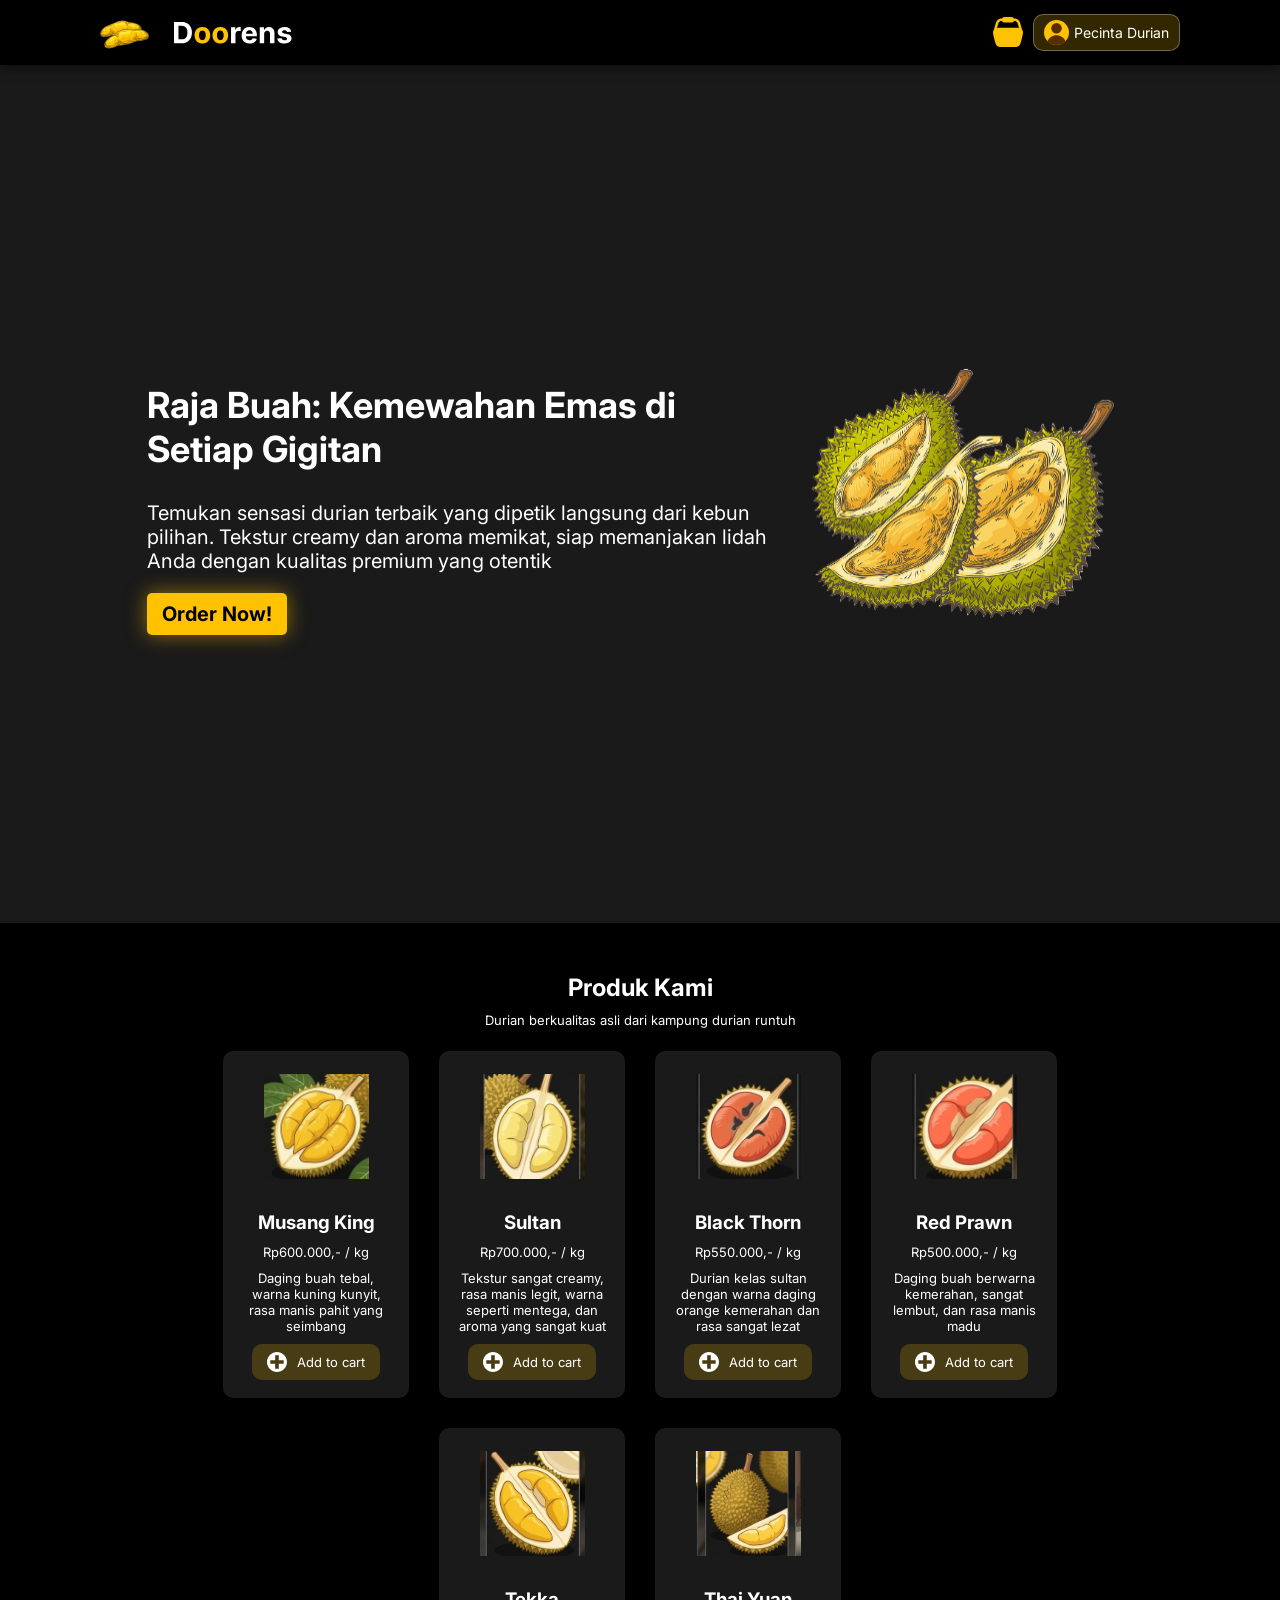
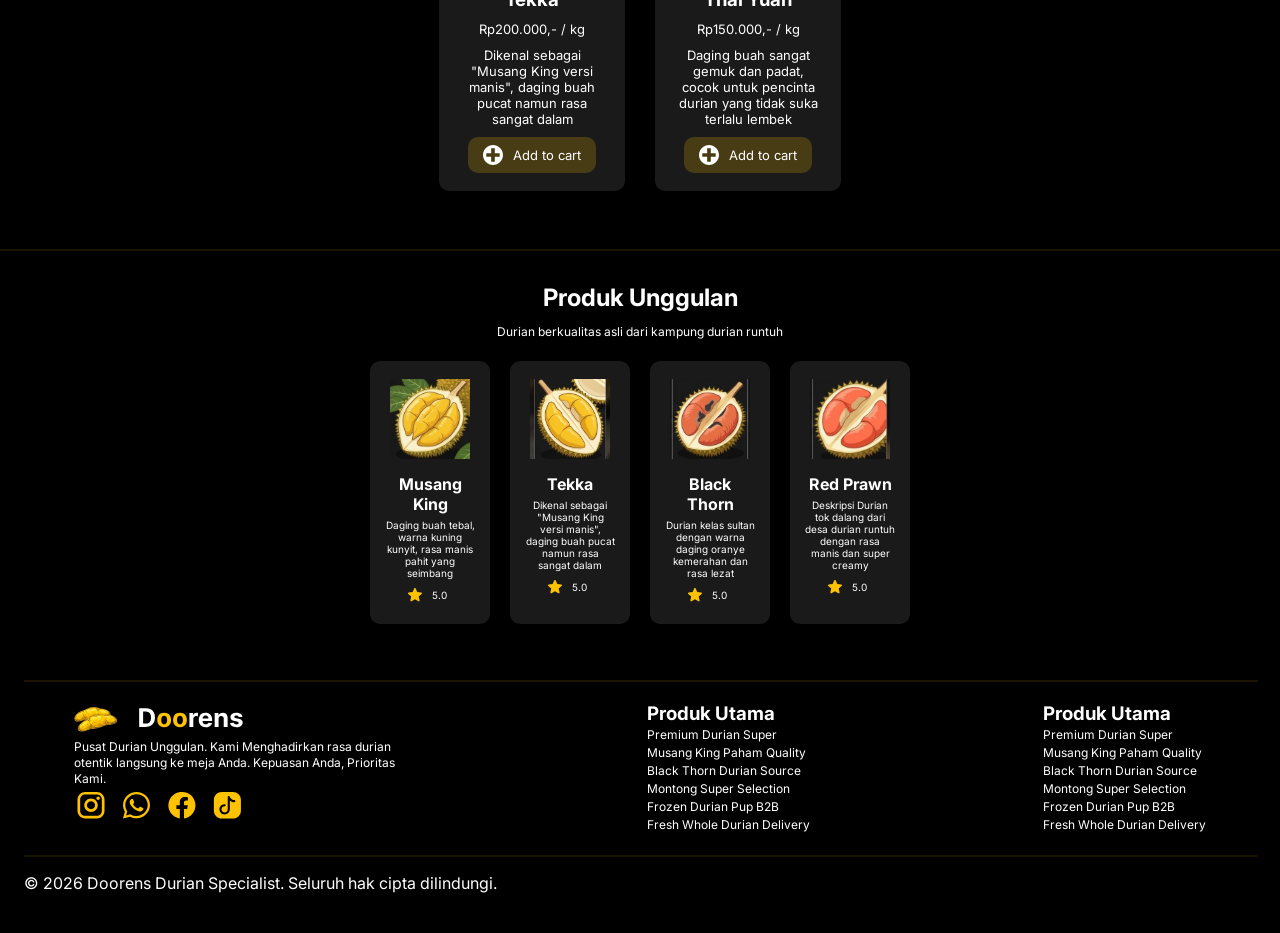
==== index.html @ 098cc6d9 "add dashboard page and profile page" ====
<!DOCTYPE html>
<html lang="en">
<head>
    <meta charset="UTF-8">
    <meta name="viewport" content="width=device-width, initial-scale=1.0">
    <title>Dashboard</title>
    <link rel="stylesheet" href="../css/style.css">
    <link rel="preconnect" href="https://fonts.googleapis.com">
    <link rel="preconnect" href="https://fonts.gstatic.com" crossorigin>
    <link href="https://fonts.googleapis.com/css2?family=Inter:wght@100..900&display=swap" rel="stylesheet">
    <link rel="icon" type="image/png" href="../assets/logo-doorens-notext.svg">
    <link rel="shortcut icon" href="favicon.ico" type="image/x-icon">
</head>
<body>
    <header>
        <nav>
            <a href="../pages/index.html" class="anchor-dashboard">
                <div class="nav-logo">
                    <img src="../assets/nav-logo-doorens.svg" alt="Doorens's Logo" class="doorens-image">
                </div>
            </a>
            <div class="nav-right">
                <div class="cart-logo">
                    <img src="../assets/v-keranjang.svg" alt="cart" class="cart-image">
                </div>
                <a href="../pages/profile.html" class="anchor-profile">
                    <div class="profile-container-dashboard">
                        <div class="profile-button">
                            <img src="../assets/logo-profil.svg" alt="profile's logo" class="profile-image">
                            <p>Pecinta Durian</p>
                        </div>
                    </div>
                </a>
            </div>
        </nav>
    </header>

    <main>
        <section class="hero">
            <div class="hero-container">
                <div class="img-desc-hero">
                    <div class="text-button-hero">
                        <div class="text-hero">
                            <h1>Raja Buah: Kemewahan Emas di Setiap Gigitan</h1>
                            <p>Temukan sensasi durian terbaik yang dipetik langsung dari kebun pilihan. Tekstur creamy dan aroma memikat, siap memanjakan lidah Anda dengan kualitas premium yang otentik</p>
                        </div>
                        <div class="button hero-button">
                            <p>Order Now!</p>
                        </div>
                    </div>
                    <div class="hero-image">
                        <img src="../assets/durian-hero.svg" alt="Durian" class="durian-hero">
                    </div>
                </div>
            </div>
        </section>

        <section class="produk-kami-container">
            <div class="title-sub">
                <h2>Produk Kami</h2>
                <p>Durian berkualitas asli dari kampung durian runtuh</p>
            </div>
            <div class="produk-kami-cards">
                <div class="produk-kami-card">
                    <div class="card-image-produk-kami">
                        <img src="../assets/durian-durian/musang_king.png" alt="Durian Musang King">
                    </div>
                    <div class="text-button-card-produk-kami">
                        <h3>Musang King</h3>
                        <p class="price-card">Rp600.000,- / kg</p>
                        <p class="desc-card-produk-kami">Daging buah tebal, warna kuning kunyit, rasa manis pahit yang seimbang</p>
                        <div class="button card-button">
                            <img src="../assets/v-add.svg" alt="Add Icon">
                            <p>Add to cart</p>
                        </div>
                    </div>
                </div>
                <div class="produk-kami-card">
                    <div class="card-image-produk-kami">
                        <img src="../assets/durian-durian/thai_yuan.png" alt="Durian Sultan">
                    </div>
                    <div class="text-button-card-produk-kami">
                        <h3>Sultan</h3>
                        <p class="price-card">Rp700.000,- / kg</p>
                        <p class="desc-card-produk-kami">Tekstur sangat creamy, rasa manis legit, warna seperti mentega, dan aroma yang sangat kuat</p>
                        <div class="button card-button">
                            <img src="../assets/v-add.svg" alt="Add Icon">
                            <p>Add to cart</p>
                        </div>
                    </div>
                </div>
                <div class="produk-kami-card">
                    <div class="card-image-produk-kami">
                        <img src="../assets/durian-durian/duri_hitam.png" alt="Durian Black Thorn">
                    </div>
                    <div class="text-button-card-produk-kami">
                        <h3>Black Thorn</h3>
                        <p class="price-card">Rp550.000,- / kg</p>
                        <p class="desc-card-produk-kami">Durian kelas sultan dengan warna daging orange kemerahan dan rasa sangat lezat</p>
                        <div class="button card-button">
                            <img src="../assets/v-add.svg" alt="Add Icon">
                            <p>Add to cart</p>
                        </div>
                    </div>
                </div>
                <div class="produk-kami-card">
                    <div class="card-image-produk-kami">
                        <img src="../assets/durian-durian/durian-merah.png" alt="Durian Red Prawn">
                    </div>
                    <div class="text-button-card-produk-kami">
                        <h3>Red Prawn</h3>
                        <p class="price-card">Rp500.000,- / kg</p>
                        <p class="desc-card-produk-kami">Daging buah berwarna kemerahan, sangat lembut, dan rasa manis madu</p>
                        <div class="button card-button">
                            <img src="../assets/v-add.svg" alt="Add Icon">
                            <p>Add to cart</p>
                        </div>
                    </div>
                </div>
                <div class="produk-kami-card">
                    <div class="card-image-produk-kami">
                        <img src="../assets/durian-durian/tekka.png" alt="Durian Tekka">
                    </div>
                    <div class="text-button-card-produk-kami">
                        <h3>Tekka</h3>
                        <p class="price-card">Rp200.000,- / kg</p>
                        <p class="desc-card-produk-kami">Dikenal sebagai "Musang King versi manis", daging buah pucat namun rasa sangat dalam</p>
                        <div class="button card-button">
                            <img src="../assets/v-add.svg" alt="Add Icon">
                            <p>Add to cart</p>
                        </div>
                    </div>
                </div>
                <div class="produk-kami-card">
                    <div class="card-image-produk-kami">
                        <img src="../assets/durian-durian/ochee.png" alt="Durian Thai Yuan">
                    </div>
                    <div class="text-button-card-produk-kami">
                        <h3>Thai Yuan</h3>
                        <p class="price-card">Rp150.000,- / kg</p>
                        <p class="desc-card-produk-kami">Daging buah sangat gemuk dan padat, cocok untuk pencinta durian yang tidak suka terlalu lembek</p>
                        <div class="button card-button">
                            <img src="../assets/v-add.svg" alt="Add Icon">
                            <p>Add to cart</p>
                        </div>
                    </div>
                </div>
            </div>
        </section>

        <hr>

        <section class="produk-unggulan-container">
            <div class="title-sub">
                <h2>Produk Unggulan</h2>
                <p>Durian berkualitas asli dari kampung durian runtuh</p>
            </div>
            <div class="produk-unggulan-cards">
                <div class="produk-unggulan-card">
                    <div class="card-image-produk-unggulan">
                        <img src="../assets/durian-durian/musang_king.png" alt="Durian Musang King">
                    </div>
                    <div class="text-button-card-produk-kami-produk-unggulan">
                        <h4>Musang King</h4>
                        <p class="desc-card-produk-unggulan">Daging buah tebal, warna kuning kunyit, rasa manis pahit yang seimbang</p>
                        <div class="rating">
                            <img src="../assets/v-star.svg" alt="star icon">
                            <p>5.0</p>
                        </div>
                    </div>
                </div>
                <div class="produk-unggulan-card">
                    <div class="card-image-produk-unggulan">
                        <img src="../assets/durian-durian/tekka.png" alt="Durian Tekka">
                    </div>
                    <div class="text-button-card-produk-kami-produk-unggulan">
                        <h4>Tekka</h4>
                        <p class="desc-card-produk-unggulan">Dikenal sebagai "Musang King versi manis", daging buah pucat namun rasa sangat dalam</p>
                        <div class="rating">
                            <img src="../assets/v-star.svg" alt="star icon">
                            <p>5.0</p>
                        </div>
                    </div>
                </div>
                <div class="produk-unggulan-card">
                    <div class="card-image-produk-unggulan">
                        <img src="../assets/durian-durian/duri_hitam.png" alt="Durian Black Thorn">
                    </div>
                    <div class="text-button-card-produk-kami-produk-unggulan">
                        <h4>Black Thorn</h4>
                        <p class="desc-card-produk-unggulan">Durian kelas sultan dengan warna daging oranye kemerahan dan rasa lezat</p>
                        <div class="rating">
                            <img src="../assets/v-star.svg" alt="star icon">
                            <p>5.0</p>
                        </div>
                    </div>
                </div>
                <div class="produk-unggulan-card">
                    <div class="card-image-produk-unggulan">
                        <img src="../assets/durian-durian/durian-merah.png" alt="Durian Red Prawn">
                    </div>
                    <div class="text-button-card-produk-kami-produk-unggulan">
                        <h4>Red Prawn</h4>
                        <p class="desc-card-produk-unggulan">Deskripsi Durian tok dalang dari desa durian runtuh dengan rasa manis dan super creamy</p>
                        <div class="rating">
                            <img src="../assets/v-star.svg" alt="star icon">
                            <p>5.0</p>
                        </div>
                    </div>
                </div>
            </div>
        </section>
    </main>
    
    <footer>
        <hr>
        <div class="footer-about-us">
            <div class="footer-up footer-left">
                <div class="doorens-logo-foot">
                    <img src="../assets/nav-logo-doorens.svg" alt="Doorens's Logo">
                </div>
                <div class="desc">
                    <p>Pusat Durian Unggulan. Kami Menghadirkan rasa durian otentik langsung ke meja Anda. Kepuasan Anda, Prioritas Kami.</p>
                </div>
                <div class="socmed">
                    <img src="../assets/sosmed.svg" alt="Social Media Logo">
                </div>
            </div>
            <div class="footer-up footer-mid">
                <h3>Produk Utama</h3>
                <p>Premium Durian Super</p>
                <p>Musang King Paham Quality</p>
                <p>Black Thorn Durian Source</p>
                <p>Montong Super Selection</p>
                <p>Frozen Durian Pup B2B</p>
                <p>Fresh Whole Durian Delivery</p>
            </div>
            <div class="footer-up footer-right">
                <h3>Produk Utama</h3>
                <p>Premium Durian Super</p>
                <p>Musang King Paham Quality</p>
                <p>Black Thorn Durian Source</p>
                <p>Montong Super Selection</p>
                <p>Frozen Durian Pup B2B</p>
                <p>Fresh Whole Durian Delivery</p>
            </div>
        </div>
        <hr>
        <div class="footer-down">
            <p>&copy; 2026 Doorens Durian Specialist. Seluruh hak cipta dilindungi.</p>
        </div>
    </footer>
</body>
</html>
---- css/style.css ----
/* $orange = #FEC200 */

p, h1, h2, h3, h4, h5, h6, legend {
    color: #fff;
    font-family: "Inter", sans-serif;
}

body {
    background-color: #000;
    margin: 0px;
}

nav {
    background-color: #000  ;
    padding: 12px 100px;
    display: flex;
    top: 0;
    left: 0;
    right: 0;
    position: fixed;
    align-items: center;
    justify-content: space-between;
    height: 40px;
    box-shadow: 0 4px 10px rgba(0, 0, 0, 0.5);
}

.nav-logo, .cart-logo, .nav-right{
    display: flex;
    height: 100%;
    justify-content: center;
    align-items: center;
}

.nav-logo, .cart-logo {
    justify-content: end;
    align-items: center;
    height: 100%;
    padding: 0;
}

.nav-right {
    gap: 10px;
    justify-content: center;
    align-items: center;
}

.profile-button, .profile-container-dashboard {
    justify-content: center;
    align-items: center;
}

.profile-image {
    height: 25px;
}

.cart-image, .doorens-image {
    height: 35px;
    transition: all 0.3s ease-in-out;
}

.cart-image {
    height: 30px;
    transition: all 0.3s ease-in-out;
}

.anchor-profile {
    text-decoration: none;
    display: block;
    color: inherit;
}

.profile-container-dashboard {
    display: flex;
    justify-content: center;
    align-items: center;
    padding: 5px 10px;
    border-radius: 10px;
    border: 1px solid rgba(255, 255, 255, 0.3);
    margin: 0px;
    background-color: rgba(254, 194, 0, 0.2);
    transition: all 0.3s ease-in-out;
}

.profile-button {
    display: flex;
    gap: 5px;
    height: 100%;
    width: auto;
    transition: all 0.3s ease-in-out;
}

.profile-button > p{
    color: #fff;
    font-size: 14px;
    margin: 0px;
    transition: all 0.3s ease-in-out;
}

hr {
    width: 100%;
    align-self: center;
    border: 0.5px solid rgba(254, 194, 0, 0.1);
}

/* Hero */
.text-hero p, .text-hero h1{
    color: #fff;
}

.hero-container h1 {
    font-size: 40px;
    transition: all 0.3s ease-in-out;
}

.hero-container p {
    font-size: 20px;
    transition: all 0.3s ease-in-out;
}

.hero-container {
    display: flex;
    flex-wrap: nowrap;
    margin: 0;
    margin-top: 65px;
    padding: 24px;
    height: 70vh;
    width: auto;
    justify-content: center;
    align-items: center;
    gap: 20px;
    background-color: #1A1A1A;
    transition: all 0.3s ease-in-out;
}

.hero-image {
    width: 100%;
    max-width: 342px;
    height: auto;
    display: flex;
    justify-content: center;
    align-items: center;
    transition: all 0.3s ease-in-out;
}

.durian-hero {
    width: 100%;
    height: auto;
    transition: all 0.3s ease-in-out;
}

.hero-button p {
    margin: 0px;
    color: black;
    font-weight: bolder;
    transition: all 0.3s ease-in-out;
}

.hero-button {
    background-color: #FEC200;
    justify-content: center;
    width: fit-content;
    padding: 9px 15px;
    border-radius: 5px;
    box-shadow: 0 0 20px rgba(255, 196, 0, 0.5);
    transition: all 0.3s ease-in-out;
}

.text-button-hero {
    display: flex;
    flex-direction: column;
    justify-content: center;
    align-items: start;
    width: fit-content;
    height: fit-content;
}

.img-desc-hero {
    display: flex;
    display: flex;
    justify-content: center;
    align-items: center;
    max-width: 80%;
    transition: all 0.3s ease-in-out;
}

/* card */
.produk-kami-container {
    display: flex;
    padding: 50px 150px;
    flex-direction: column;
    justify-content: center;
    align-items: center;
    gap: 10px;
    box-sizing: border-box;
    transition: all 0.3s ease-in-out;
}

.produk-kami-cards {
    display: flex;
    flex-wrap: wrap;
    gap: 30px;
    max-width: 900px;
    justify-content: center;
    align-items: stretch;
    transition: all 0.3s ease-in-out;
}

.produk-kami-container p, .produk-kami-container h2, .produk-unggulan-container h2 {
    text-align: center;
    margin-top: 0;
    transition: all 0.3s ease-in-out;
}

.card-image-produk-kami {
    display: flex;
    height: 150px;
    width: 150px;
    justify-content: center;
    align-items: center;
    transition: all 0.3s ease-in-out;
}

.card-image-produk-kami img {
    width: 70%;
    height: auto;
    transition: all 0.3s ease-in-out;
}

.produk-kami-card {
    display: flex;
    flex-direction: column;
    padding: 24px;
    background-color: #1A1A1A;
    width: 150px;
    border-radius: 10px;
    padding: 0 18px 18px 18px;
    gap: 10px;
    transition: all 0.3s ease-in-out;
    justify-content: center;
    align-items: center;
}

.card-button {
    display: flex;
    background-color: rgba(254, 194, 0, 0.2);
    width: fit-content;
    padding: 8px 15px;
    border-radius: 10px;
    gap: 10px;
    justify-content: center;
    align-items: center;
    transition: all 0.3s ease-in-out;
}

.text-button-card-produk-kami {
    display: flex;
    flex-direction: column;
    justify-content: center;
    align-items: center;
    text-align: center;
    gap: 10px;
}

.text-button-card-produk-kami h3, .text-button-card-produk-kami p {
    padding: 0px;
    margin: 0px;
}

.desc-card {
    font-size: 12px;
    transition: all 0.3s ease-in-out;
}

.price-card {
    font-size: 13px;
    transition: all 0.3s ease-in-out;
}

.produk-kami-container h2,
.produk-unggulan-container h2 {
    margin-bottom: 10px;
}

.produk-kami-container p {
    font-size: 13px;
    transition: all 0.3s ease-in-out;
}

.price-card {
    font-size: 14px;
    transition: all 0.3s ease-in-out;
}

.produk-unggulan-container p {
    font-size: 12px;
    transition: all 0.3s ease-in-out;
}

.rating {
    font-size: 13px;
    transition: all 0.3s ease-in-out;
}

/* produk unggulan */
.produk-unggulan-card {
    display: flex;
    flex-direction: column;
    background-color: #1A1A1A;
    width: 100px;
    border-radius: 10px;
    padding: 18px 10px 18px 10px;
    gap: 10px;
    margin: 0;
    transition: all 0.3s ease-in-out;
}

.produk-unggulan-cards {
    display: flex;
    flex-wrap: wrap;
    justify-content: center;
    align-items: stretch;
    gap: 20px;
    height: 100%;
    width: fit-content;
}

.produk-unggulan-container {
    display: flex;
    flex-direction: column;
    justify-content: center;
    align-items: center;
    text-align: center;
    padding: 24px 20px;
    gap: 10px;
    transition: all 0.3s ease-in-out;
}

.card-image-produk-unggulan {
    display: flex;
    width: 100%;
    height: auto;
    justify-content: center;
    align-items: center;
}

.card-image-produk-unggulan img {
    width: 80%;
    height: auto;
    transition: all 0.3s ease-in-out;

}

.text-button-card-produk-kami-produk-unggulan p {
    font-size: 10px;
    transition: all 0.3s ease-in-out;
}

.text-button-card-produk-kami-produk-unggulan h4, .text-button-card-produk-kami-produk-unggulan p {
    margin: 5px;
    transition: all 0.3s ease-in-out;
}

.rating {
    display: flex;
    gap: 5px;
    justify-content: center;
    align-items: center;
    margin-top: 5px;
    transition: all 0.3s ease-in-out;
}

.desc-card-produk-unggulan {
    margin: 0;
}

/* footer */
footer {
    padding: 24px;
}

.footer-about-us {
    display: flex;
    justify-content: space-between;
    align-items: stretch;
    margin: 0 50px;
    padding: 12px 0;
    transition: all 0.3s ease-in-out;
}

.footer-about-us p {
    margin: 2px 0;
    line-height: 1rem;
    font-size: 12px;
    transition: all 0.3s ease-in-out;
}

.footer-about-us h3 {
    margin: 0;
}

.footer-up {
    max-width: 30%;
    justify-content: start;
}

.footer-left {
    display: flex;
    flex-direction: column;
}

.footer-left img {
    width: 50%;
    height: auto;
}

.footer-profile {
    display: flex;
    justify-content: space-between;
    align-items: center;
}

.footer-profile > img {
    height: 50%;
    width: auto;
}

.doorens-logo {
    width: fit-content;
}

/* Profile */
.profile {
    display: flex;
    flex-direction: column;
    justify-self: center;
    align-items: center;
    margin-top: 65px;
    width: 100%;
}

.back-to-home {
    padding: 10px 20px;
    align-self: start;
    margin: 10px 20px 30px 100px;
    margin-top: 10px;
    background-color: rgba(254, 194, 0, 0.2);
    border-radius: 5px;
    border: 1px solid #ffffff28;
}

.profile-page {
    display: flex;
    flex-wrap: wrap;
    justify-content: center;
    align-items: stretch;
    gap: 20px;
    max-width: 800px;
    min-width: 0;
    max-height: fit-content;
    border-radius: 20px;
    padding: 1%;
    width: 90vw;
    box-sizing: border-box;
}

.profile-menu-container {
    display: flex;
    flex-direction: column;
    width: 100%;
    height: 100%;
    border: 2px solid rgba(121, 121, 119, 0.2);
    max-width: 300px;
    min-width: 200px;
    padding: 2rem;
    box-sizing: border-box;
    border-radius: 20px;
}

.profile-form {
    display: flex;
    flex-direction: column;
    border-radius: 20px;
    justify-content: center;
    align-items: stretch;
    border: 2px solid rgba(121, 121, 119, 0.2);
    box-sizing: border-box;
    padding: 2rem;
    min-width: 300px;
    height: 100%;
    flex: 1;
    max-width: 900px;
    box-sizing: border-box;
}

form {
    display: flex;
    flex-direction: column;
    flex: 1;
    width: 100%;
    height: auto;
    box-sizing: border-box;
    gap: 23px;
}

.input-form {
    display: flex;
    flex-direction: column;
    justify-content: start;
    align-items: stretch;
    height: 100%;
    width: 100%;
    padding-left: 10px;
    box-sizing: border-box;
}
.menu-profile {
    display: flex;
    gap: 10px;
    justify-content: center;
    align-items: center;
    border-radius: 5px;
}

.menu-profile > img {
    height: 20px;
}

.head-profile-menu {
    display: flex;
    flex-direction: column;
    justify-content: center;
    text-align: center;
    flex-basis: 30%;
    min-height: 150px;
}

.head-profile-menu h2 {
    margin: 1rem 0;
}

.head-profile-menu img {
    height: 125px;
    max-height: 125px;
}

.button-save-profile {
    padding: 10px 15px;
    width: fit-content;
    height: fit-content;
    border-radius: 10px;
    border: none;
    background-color: #FEC200;
}

.profile-form h1 {
    margin: 0;
}

.menu-profile.active {
    background-color: #FEC200;
}

.menu-profile.active p {
    color: #000;
}

.menu-profile.keluar p {
    color: #AF2222;
}

.nav-profile .nav-right {
    display: none;
}

.input-form {
    display: flex;
    flex-direction: column;
    gap: 5px;
}

.form-group {
    display: flex;
    flex-direction: column;
    gap: 5px;
}

.form-group label {
    font-size: 14px;
    font-weight: 500;
    color: #b8b6b6;
}

.input-box-profile {
    width: 100%;
    padding: 12px;
    border: 1px solid #333;
    border-radius: 8px;
    background-color: #1a1a1a;
    color: white;
    box-sizing: border-box;
}

@media (max-width: 1440px) {
    .img-desc-hero p {
        font-size: 20px;
        transition: all 0.3s ease-in-out;
    }

    .img-desc-hero h1 {
        font-size: 36px;
        transition: all 0.3s ease-in-out;
    }

    .hero-container {
        height: 90vh;
    }

    .hero-image img {
        width: 90%;
        height: auto;
        transition: all 0.3s ease-in-out;
    }
}

@media (max-width: 1024px){
    nav {
        padding: 12px 72px;
        transition: all 0.3s ease-in-out;
    }
    
    .back-to-home {
        margin-left: 72px;
        transition: all 0.3s ease-in-out;
    }
    
    .hero-container h1 {
        font-size: 34px;
        transition: all 0.3s ease-in-out;
    }

    .hero-container p {
        font-size: 16px;
        transition: all 0.3s ease-in-out;
    }
    
    .hero-container {
        display: flex;
        height: auto;
        justify-content: center;
        align-items: center;
        text-align: start;
        height: 80vh;
    }

    .produk-kami-container {
        padding: 24px 20px;
        transition: all 0.3s ease-in-out;
    }

    .produk-kami-card {
        width: 125px;
        transition: all 0.3s ease-in-out;
    }

    .produk-kami-card p {
        font-size: 12px;
        transition: all 0.3s ease-in-out;
    }

    .card-button p {
        font-size: 12px;
        transition: all 0.3s ease-in-out;
    }

    .card-button img {
        font-size: 10px;
        transition: all 0.3s ease-in-out;
    }

    .footer-down p {
        font-size: 13px;
        transition: all 0.3s ease-in-out;
    }

    .footer-about-us p {
        margin: 0;
        font-size: 10px;
        transition: all 0.3s ease-in-out;
    }

    .footer-about-us h3 {
        font-size: 14px;
        transition: all 0.3s ease-in-out;
    }

    .produk-kami-container p {
        font-size: 12px;
    }

    .price-card {
        font-size: 15px;
    }

    .produk-unggulan-container p {
        font-size: 11px;
    }

    .rating {
        font-size: 14px;
    }
}

@media (max-width: 703px) {
    .profile-menu-container {
        max-width: 100%;
    }

    .profile-menu-container,
    .profile-form {
        margin: 0 20px;
    }
}

@media (max-width: 768px) {
    nav {
        height: 30px;
        padding: 12px 50px;
        transition: all 0.3s ease-in-out;
    }

    .back-to-home {
        margin-left: 50px;
        transition: all 0.3s ease-in-out;
    }

    .profile-image {
        height: 28px;
        transition: all 0.3s ease-in-out;
    }

    .nav-right {
        gap: 15px;
    }

    .cart-image, .doorens-image {
        height: 30px;
        transition: all 0.3s ease-in-out;
    }

    .cart-image {
        display: block;
        height: 25px;
        transition: all 0.3s ease-in-out;
    }

    .profile-container-dashboard p {
        display: none;
    }

    .profile-container-dashboard {
        padding: 0;
        border: none;
        transition: all 0.3s ease-in-out;
    }
    
    .hero-container h1 {
        font-size: 30px;
        transition: all 0.3s ease-in-out;
    }

    .hero-container p {
        font-size: 15px;
        transition: all 0.3s ease-in-out;
    }

    .hero-container {
        display: flex;
        flex-direction: column;
        justify-content: center;
        align-items: center;
        text-align: start;
        height: 85vh;
        margin-top: 55px;
        width: auto;
        transition: all 0.3s ease-in-out;
    }
    
    .img-desc-hero {
        max-width: 85%;
        transition: all 0.3s ease-in-out;
    }

    .produk-kami-card {
        width: 100px;
        transition: all 0.3s ease-in-out;
    }

    .produk-kami-card h3 {
        font-size: 16px;
        transition: all 0.3s ease-in-out;
    }

    .price-card {
        font-size: 12px;
        transition: all 0.3s ease-in-out;
    }

    .desc-card-produk-kami {
        font-size: 10px;
        transition: all 0.3s ease-in-out;
    }

    .card-button {
        font-size: 11px;
        gap: 5px;
        transition: all 0.3s ease-in-out;
    }

    .card-button img {
        width: 11px;
        height: auto;
        transition: all 0.3s ease-in-out;
    }

    .produk-kami-cards {
        gap: 10px;
    }

    .footer-about-us {
        margin: 0 35px;
        transition: all 0.3s ease-in-out;
    }

    .footer-down p {
        font-size: 13px;
        transition: all 0.3s ease-in-out;
    }

    .footer-about-us p {
        margin: 0;
        font-size: 8px;
        transition: all 0.3s ease-in-out;
    }

    .footer-about-us h3 {
        font-size: 13px;
        transition: all 0.3s ease-in-out;
    }

    .footer-left img {
        width: 60%;
        transition: all 0.3s ease-in-out;
    }

    .produk-kami-container h2, 
    .produk-unggulan-container h2 {
        font-size: 20px;
    }

    .produk-kami-container p {
        font-size: 11px;
        transition: all 0.3s ease-in-out;
    }

    .price-card {
        font-size: 12px;
        transition: all 0.3s ease-in-out;
    }

    .produk-unggulan-container p {
        font-size: 9px;
        transition: all 0.3s ease-in-out;
    }

    .rating {
        font-size: 13px;
        transition: all 0.3s ease-in-out;
    }

    .footer-profile p {
        font-size: 12px;
        transition: all 0.3s ease-in-out;
    }

    .footer-profile > img {
        height: 20px;
        width: auto;
        transition: all 0.3s ease-in-out;
    }
}

@media (max-width: 576px) {
    nav {
        padding: 12px 36px;
        transition: all 0.3s ease-in-out;
    }

    .back-to-home {
        margin-left: 36px;
        transition: all 0.3s ease-in-out;
        padding: 8px 18px;
    }

    .back-to-home img {
        height: 13px;
    }
    .back-to-home {
        margin-left: 36px;
        transition: all 0.3s ease-in-out;
    }
    
    .cart-image, .doorens-image {
        height: 25px;
        transition: all 0.3s ease-in-out;
    }

    .hero-container h1 {
        font-size: 25px;
        transition: all 0.3s ease-in-out;
    }
    .hero-container p {
        font-size: 13px;
        transition: all 0.3s ease-in-out;
    }

    .durian-hero {
        max-width: 80%;
        transition: all 0.3s ease-in-out;
    }

    .produk-kami-card {
        width: 120px;
        transition: all 0.3s ease-in-out;
    }

    .produk-unggulan-card h4 {
        font-size: 12px;
        transition: all 0.3s ease-in-out;
    }

    .produk-unggulan-card p {
        font-size: 8px;
        transition: all 0.3s ease-in-out;
    }

    .produk-unggulan-card {
        width: 75px;
        transition: all 0.3s ease-in-out;
    }

    .produk-unggulan-cards {
        gap: 10px;
        transition: all 0.3s ease-in-out;
    }

    footer {
        padding: 12px;
        transition: all 0.3s ease-in-out;
    }

    .footer-down p {
        font-size: 7px;
        transition: all 0.3s ease-in-out;
    }

    .footer-down {
        padding: 0 5px;
    }

    .footer-about-us {
        padding: 6px 0;
    }

    .footer-about-us p {
        margin: 0;
        line-height: 0.7rem;
        font-size: 6px;
        transition: all 0.3s ease-in-out;
        padding: 0;
    }

    .footer-about-us h3 {
        font-size: 14px;
        transition: all 0.3s ease-in-out;
    }

    .produk-kami-container h2, 
    .produk-unggulan-container h2 {
        font-size: 18px;
    }

    .footer-profile > img {
        height: 12px;
        width: auto;
    }
}

@media (max-width: 425px) {
    .cart-image, .doorens-image, .profile-image {
        height: 20px;
        transition: all 0.3s ease-in-out;
    }

    .hero-container h1 {
        font-size: 23px;
        transition: all 0.3s ease-in-out;
    }
    .hero-container p {
        font-size: 13px;
        transition: all 0.3s ease-in-out;
    }

    .produk-kami-card {
        width: 100px;
        transition: all 0.3s ease-in-out;
    }

    .durian-hero {
        max-width: 80%;
        transition: all 0.3s ease-in-out;
    }

    .footer-about-us {
        margin: 0 20px;
        transition: all 0.3s ease-in-out;
    }

    .footer-left img {
        width: 90%;
        transition: all 0.3s ease-in-out;
    }

    .produk-kami-container p {
        font-size: 10px;
    }

    .price-card {
        font-size: 11px;
    }

    .produk-unggulan-container p {
        font-size: 8px;
    }

    .rating {
        font-size: 12px;
    }
}

@media (max-width: 376px) {
    .cart-image, .doorens-image, .profile-image {
        height: 20px;
        transition: all 0.3s ease-in-out;
    }

    .hero-container h1 {
        font-size: 21px;
        padding: 0px;
        transition: all 0.3s ease-in-out;
    }
    .hero-container p {
        font-size: 11px;
        transition: all 0.3s ease-in-out;
    }

    .img-desc-hero {
        max-width: 90%;
        transition: all 0.3s ease-in-out;
    }

    .durian-hero {
        max-width: 80%;
        transition: all 0.3s ease-in-out;
    }

    .produk-kami-card {
        width: 150px;
        transition: all 0.3s ease-in-out;
    }

    .footer-about-us {
        margin: 0 10px;
    }

    .footer-about-us p {
        margin: 0;
        line-height: 0.5rem;
        font-size: 6px;
        transition: all 0.3s ease-in-out;
        padding: 0;
    }

    .footer-about-us h3 {
        font-size: 12px;
        transition: all 0.3s ease-in-out;
    }

    .footer-profile p {
        font-size: 6px;
    }

    .produk-kami-container h2, 
    .produk-unggulan-container h2 {
        font-size: 14px;
    }
}
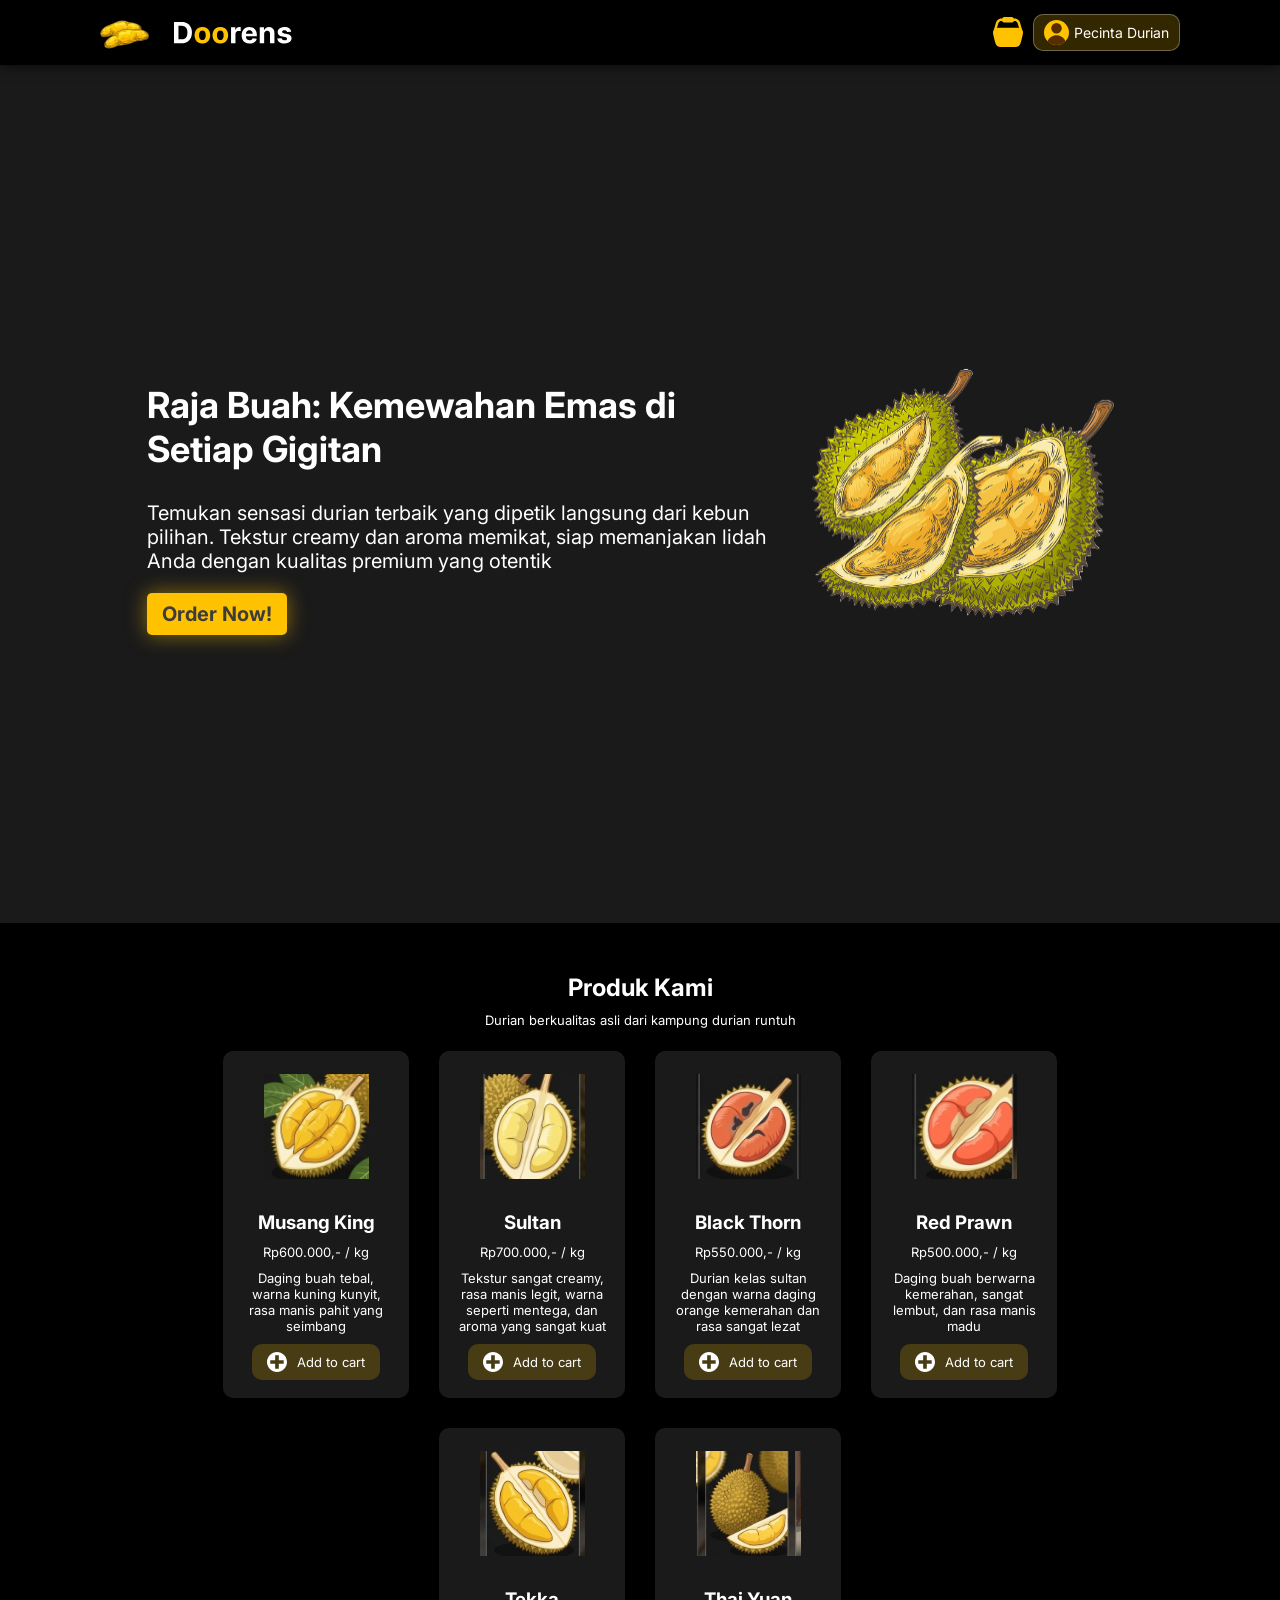
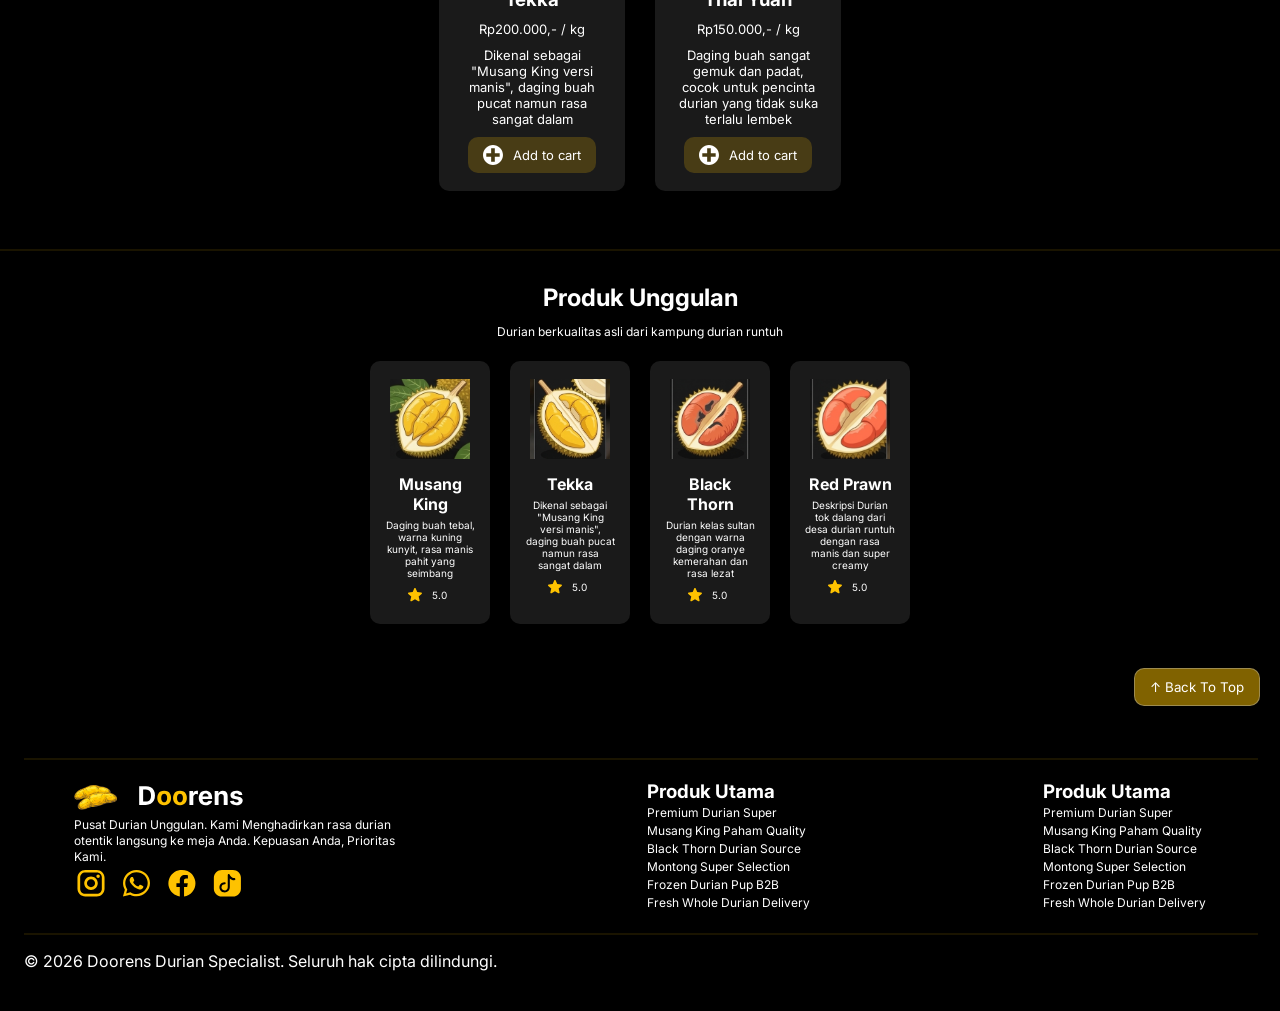
==== commit 6c1146e4: "add dashboard page and profile page" ====
--- a/index.html
+++ b/index.html
@@ -4,29 +4,29 @@
     <meta charset="UTF-8">
     <meta name="viewport" content="width=device-width, initial-scale=1.0">
     <title>Dashboard</title>
-    <link rel="stylesheet" href="../css/style.css">
+    <link rel="stylesheet" href="./css/style.css">
     <link rel="preconnect" href="https://fonts.googleapis.com">
     <link rel="preconnect" href="https://fonts.gstatic.com" crossorigin>
     <link href="https://fonts.googleapis.com/css2?family=Inter:wght@100..900&display=swap" rel="stylesheet">
-    <link rel="icon" type="image/png" href="../assets/logo-doorens-notext.svg">
+    <link rel="icon" type="image/png" href="./assets/logo-doorens-notext.svg">
     <link rel="shortcut icon" href="favicon.ico" type="image/x-icon">
 </head>
 <body>
     <header>
         <nav>
-            <a href="../pages/index.html" class="anchor-dashboard">
+            <a href="#" class="anchor-dashboard">
                 <div class="nav-logo">
-                    <img src="../assets/nav-logo-doorens.svg" alt="Doorens's Logo" class="doorens-image">
+                    <img src="./assets/nav-logo-doorens.svg" alt="Doorens's Logo" class="doorens-image">
                 </div>
             </a>
             <div class="nav-right">
                 <div class="cart-logo">
-                    <img src="../assets/v-keranjang.svg" alt="cart" class="cart-image">
-                </div>
-                <a href="../pages/profile.html" class="anchor-profile">
+                    <img src="./assets/v-keranjang.svg" alt="cart" class="cart-image">
+                </div>
+                <a href="./pages/profile.html" class="anchor-profile">
                     <div class="profile-container-dashboard">
                         <div class="profile-button">
-                            <img src="../assets/logo-profil.svg" alt="profile's logo" class="profile-image">
+                            <img src="./assets/logo-profil.svg" alt="profile's logo" class="profile-image">
                             <p>Pecinta Durian</p>
                         </div>
                     </div>
@@ -44,12 +44,14 @@
                             <h1>Raja Buah: Kemewahan Emas di Setiap Gigitan</h1>
                             <p>Temukan sensasi durian terbaik yang dipetik langsung dari kebun pilihan. Tekstur creamy dan aroma memikat, siap memanjakan lidah Anda dengan kualitas premium yang otentik</p>
                         </div>
-                        <div class="button hero-button">
-                            <p>Order Now!</p>
-                        </div>
+                        <a href="#produk-kami">            
+                            <div class="button hero-button">
+                                <p>Order Now!</p>
+                            </div>
+                        </a>
                     </div>
                     <div class="hero-image">
-                        <img src="../assets/durian-hero.svg" alt="Durian" class="durian-hero">
+                        <img src="./assets/durian-hero.svg" alt="Durian" class="durian-hero">
                     </div>
                 </div>
             </div>
@@ -57,90 +59,90 @@
 
         <section class="produk-kami-container">
             <div class="title-sub">
-                <h2>Produk Kami</h2>
+                <h2 id="produk-kami">Produk Kami</h2>
                 <p>Durian berkualitas asli dari kampung durian runtuh</p>
             </div>
             <div class="produk-kami-cards">
                 <div class="produk-kami-card">
                     <div class="card-image-produk-kami">
-                        <img src="../assets/durian-durian/musang_king.png" alt="Durian Musang King">
+                        <img src="./assets/durian-durian/musang_king.png" alt="Durian Musang King">
                     </div>
                     <div class="text-button-card-produk-kami">
                         <h3>Musang King</h3>
                         <p class="price-card">Rp600.000,- / kg</p>
                         <p class="desc-card-produk-kami">Daging buah tebal, warna kuning kunyit, rasa manis pahit yang seimbang</p>
                         <div class="button card-button">
-                            <img src="../assets/v-add.svg" alt="Add Icon">
-                            <p>Add to cart</p>
-                        </div>
-                    </div>
-                </div>
-                <div class="produk-kami-card">
-                    <div class="card-image-produk-kami">
-                        <img src="../assets/durian-durian/thai_yuan.png" alt="Durian Sultan">
+                            <img src="./assets/v-add.svg" alt="Add Icon">
+                            <p>Add to cart</p>
+                        </div>
+                    </div>
+                </div>
+                <div class="produk-kami-card">
+                    <div class="card-image-produk-kami">
+                        <img src="./assets/durian-durian/thai_yuan.png" alt="Durian Sultan">
                     </div>
                     <div class="text-button-card-produk-kami">
                         <h3>Sultan</h3>
                         <p class="price-card">Rp700.000,- / kg</p>
                         <p class="desc-card-produk-kami">Tekstur sangat creamy, rasa manis legit, warna seperti mentega, dan aroma yang sangat kuat</p>
                         <div class="button card-button">
-                            <img src="../assets/v-add.svg" alt="Add Icon">
-                            <p>Add to cart</p>
-                        </div>
-                    </div>
-                </div>
-                <div class="produk-kami-card">
-                    <div class="card-image-produk-kami">
-                        <img src="../assets/durian-durian/duri_hitam.png" alt="Durian Black Thorn">
+                            <img src="./assets/v-add.svg" alt="Add Icon">
+                            <p>Add to cart</p>
+                        </div>
+                    </div>
+                </div>
+                <div class="produk-kami-card">
+                    <div class="card-image-produk-kami">
+                        <img src="./assets/durian-durian/duri_hitam.png" alt="Durian Black Thorn">
                     </div>
                     <div class="text-button-card-produk-kami">
                         <h3>Black Thorn</h3>
                         <p class="price-card">Rp550.000,- / kg</p>
                         <p class="desc-card-produk-kami">Durian kelas sultan dengan warna daging orange kemerahan dan rasa sangat lezat</p>
                         <div class="button card-button">
-                            <img src="../assets/v-add.svg" alt="Add Icon">
-                            <p>Add to cart</p>
-                        </div>
-                    </div>
-                </div>
-                <div class="produk-kami-card">
-                    <div class="card-image-produk-kami">
-                        <img src="../assets/durian-durian/durian-merah.png" alt="Durian Red Prawn">
+                            <img src="./assets/v-add.svg" alt="Add Icon">
+                            <p>Add to cart</p>
+                        </div>
+                    </div>
+                </div>
+                <div class="produk-kami-card">
+                    <div class="card-image-produk-kami">
+                        <img src="./assets/durian-durian/durian-merah.png" alt="Durian Red Prawn">
                     </div>
                     <div class="text-button-card-produk-kami">
                         <h3>Red Prawn</h3>
                         <p class="price-card">Rp500.000,- / kg</p>
                         <p class="desc-card-produk-kami">Daging buah berwarna kemerahan, sangat lembut, dan rasa manis madu</p>
                         <div class="button card-button">
-                            <img src="../assets/v-add.svg" alt="Add Icon">
-                            <p>Add to cart</p>
-                        </div>
-                    </div>
-                </div>
-                <div class="produk-kami-card">
-                    <div class="card-image-produk-kami">
-                        <img src="../assets/durian-durian/tekka.png" alt="Durian Tekka">
+                            <img src="./assets/v-add.svg" alt="Add Icon">
+                            <p>Add to cart</p>
+                        </div>
+                    </div>
+                </div>
+                <div class="produk-kami-card">
+                    <div class="card-image-produk-kami">
+                        <img src="./assets/durian-durian/tekka.png" alt="Durian Tekka">
                     </div>
                     <div class="text-button-card-produk-kami">
                         <h3>Tekka</h3>
                         <p class="price-card">Rp200.000,- / kg</p>
                         <p class="desc-card-produk-kami">Dikenal sebagai "Musang King versi manis", daging buah pucat namun rasa sangat dalam</p>
                         <div class="button card-button">
-                            <img src="../assets/v-add.svg" alt="Add Icon">
-                            <p>Add to cart</p>
-                        </div>
-                    </div>
-                </div>
-                <div class="produk-kami-card">
-                    <div class="card-image-produk-kami">
-                        <img src="../assets/durian-durian/ochee.png" alt="Durian Thai Yuan">
+                            <img src="./assets/v-add.svg" alt="Add Icon">
+                            <p>Add to cart</p>
+                        </div>
+                    </div>
+                </div>
+                <div class="produk-kami-card">
+                    <div class="card-image-produk-kami">
+                        <img src="./assets/durian-durian/ochee.png" alt="Durian Thai Yuan">
                     </div>
                     <div class="text-button-card-produk-kami">
                         <h3>Thai Yuan</h3>
                         <p class="price-card">Rp150.000,- / kg</p>
                         <p class="desc-card-produk-kami">Daging buah sangat gemuk dan padat, cocok untuk pencinta durian yang tidak suka terlalu lembek</p>
                         <div class="button card-button">
-                            <img src="../assets/v-add.svg" alt="Add Icon">
+                            <img src="./assets/v-add.svg" alt="Add Icon">
                             <p>Add to cart</p>
                         </div>
                     </div>
@@ -158,58 +160,65 @@
             <div class="produk-unggulan-cards">
                 <div class="produk-unggulan-card">
                     <div class="card-image-produk-unggulan">
-                        <img src="../assets/durian-durian/musang_king.png" alt="Durian Musang King">
+                        <img src="./assets/durian-durian/musang_king.png" alt="Durian Musang King">
                     </div>
                     <div class="text-button-card-produk-kami-produk-unggulan">
                         <h4>Musang King</h4>
                         <p class="desc-card-produk-unggulan">Daging buah tebal, warna kuning kunyit, rasa manis pahit yang seimbang</p>
                         <div class="rating">
-                            <img src="../assets/v-star.svg" alt="star icon">
-                            <p>5.0</p>
-                        </div>
-                    </div>
-                </div>
-                <div class="produk-unggulan-card">
-                    <div class="card-image-produk-unggulan">
-                        <img src="../assets/durian-durian/tekka.png" alt="Durian Tekka">
+                            <img src="./assets/v-star.svg" alt="star icon">
+                            <p>5.0</p>
+                        </div>
+                    </div>
+                </div>
+                <div class="produk-unggulan-card">
+                    <div class="card-image-produk-unggulan">
+                        <img src="./assets/durian-durian/tekka.png" alt="Durian Tekka">
                     </div>
                     <div class="text-button-card-produk-kami-produk-unggulan">
                         <h4>Tekka</h4>
                         <p class="desc-card-produk-unggulan">Dikenal sebagai "Musang King versi manis", daging buah pucat namun rasa sangat dalam</p>
                         <div class="rating">
-                            <img src="../assets/v-star.svg" alt="star icon">
-                            <p>5.0</p>
-                        </div>
-                    </div>
-                </div>
-                <div class="produk-unggulan-card">
-                    <div class="card-image-produk-unggulan">
-                        <img src="../assets/durian-durian/duri_hitam.png" alt="Durian Black Thorn">
+                            <img src="./assets/v-star.svg" alt="star icon">
+                            <p>5.0</p>
+                        </div>
+                    </div>
+                </div>
+                <div class="produk-unggulan-card">
+                    <div class="card-image-produk-unggulan">
+                        <img src="./assets/durian-durian/duri_hitam.png" alt="Durian Black Thorn">
                     </div>
                     <div class="text-button-card-produk-kami-produk-unggulan">
                         <h4>Black Thorn</h4>
                         <p class="desc-card-produk-unggulan">Durian kelas sultan dengan warna daging oranye kemerahan dan rasa lezat</p>
                         <div class="rating">
-                            <img src="../assets/v-star.svg" alt="star icon">
-                            <p>5.0</p>
-                        </div>
-                    </div>
-                </div>
-                <div class="produk-unggulan-card">
-                    <div class="card-image-produk-unggulan">
-                        <img src="../assets/durian-durian/durian-merah.png" alt="Durian Red Prawn">
+                            <img src="./assets/v-star.svg" alt="star icon">
+                            <p>5.0</p>
+                        </div>
+                    </div>
+                </div>
+                <div class="produk-unggulan-card">
+                    <div class="card-image-produk-unggulan">
+                        <img src="./assets/durian-durian/durian-merah.png" alt="Durian Red Prawn">
                     </div>
                     <div class="text-button-card-produk-kami-produk-unggulan">
                         <h4>Red Prawn</h4>
                         <p class="desc-card-produk-unggulan">Deskripsi Durian tok dalang dari desa durian runtuh dengan rasa manis dan super creamy</p>
                         <div class="rating">
-                            <img src="../assets/v-star.svg" alt="star icon">
+                            <img src="./assets/v-star.svg" alt="star icon">
                             <p>5.0</p>
                         </div>
                     </div>
                 </div>
             </div>
         </section>
+        <a href="#">
+            <div class="wrapper-back-to-top">
+                <button id="back-to-top" class="back-to-top" title="Kembali ke atas">
+                    <p>&uarr; Back To Top</p>
+                </button>
+            </div>
+        </a>
     </main>
     
     <footer>
@@ -217,13 +226,13 @@
         <div class="footer-about-us">
             <div class="footer-up footer-left">
                 <div class="doorens-logo-foot">
-                    <img src="../assets/nav-logo-doorens.svg" alt="Doorens's Logo">
+                    <img src="./assets/nav-logo-doorens.svg" alt="Doorens's Logo">
                 </div>
                 <div class="desc">
                     <p>Pusat Durian Unggulan. Kami Menghadirkan rasa durian otentik langsung ke meja Anda. Kepuasan Anda, Prioritas Kami.</p>
                 </div>
                 <div class="socmed">
-                    <img src="../assets/sosmed.svg" alt="Social Media Logo">
+                    <img src="./assets/sosmed.svg" alt="Social Media Logo">
                 </div>
             </div>
             <div class="footer-up footer-mid">
--- a/css/style.css
+++ b/css/style.css
@@ -1,4 +1,6 @@
-/* $orange = #FEC200 */
+html {
+    scroll-behavior: smooth;
+}
 
 p, h1, h2, h3, h4, h5, h6, legend {
     color: #fff;
@@ -22,6 +24,10 @@
     justify-content: space-between;
     height: 40px;
     box-shadow: 0 4px 10px rgba(0, 0, 0, 0.5);
+}
+
+a {
+    text-decoration: none;
 }
 
 .nav-logo, .cart-logo, .nav-right{
@@ -113,7 +119,7 @@
 }
 
 .hero-container p {
-    font-size: 20px;
+    font-size: 18px;
     transition: all 0.3s ease-in-out;
 }
 
@@ -150,7 +156,7 @@
 
 .hero-button p {
     margin: 0px;
-    color: black;
+    color: #3c3c3c;
     font-weight: bolder;
     transition: all 0.3s ease-in-out;
 }
@@ -373,6 +379,25 @@
     margin: 0;
 }
 
+.wrapper-back-to-top {
+    display: flex;
+    justify-content: end;
+    margin: 20px;
+    position: sticky;
+}
+
+.back-to-top p {
+    margin: 0;
+}
+
+.back-to-top {
+    padding: 10px 15px;
+    background-color: rgba(255, 196, 0, 0.5);
+    border-radius: 10px;
+    border: 1px solid #cacaca64;
+    cursor: pointer;
+}
+
 /* footer */
 footer {
     padding: 24px;
@@ -440,12 +465,19 @@
 
 .back-to-home {
     padding: 10px 20px;
-    align-self: start;
-    margin: 10px 20px 30px 100px;
-    margin-top: 10px;
     background-color: rgba(254, 194, 0, 0.2);
     border-radius: 5px;
     border: 1px solid #ffffff28;
+}
+
+.wrapper-back-to-home {
+    align-self: flex-start;
+    padding: 10px 20px 30px 100px;
+    padding-top: 10px;
+}
+
+.anchor-to-home {
+    align-self: start;
 }
 
 .profile-page {
@@ -628,8 +660,11 @@
     }
     
     .back-to-home {
-        margin-left: 72px;
-        transition: all 0.3s ease-in-out;
+        transition: all 0.3s ease-in-out;
+    }
+
+    .wrapper-back-to-home  {
+        padding-left: 72px;
     }
     
     .hero-container h1 {
@@ -728,8 +763,11 @@
     }
 
     .back-to-home {
-        margin-left: 50px;
-        transition: all 0.3s ease-in-out;
+        transition: all 0.3s ease-in-out;
+    }
+
+    .wrapper-back-to-home  {
+        padding-left: 50px;
     }
 
     .profile-image {
@@ -895,17 +933,16 @@
     }
 
     .back-to-home {
-        margin-left: 36px;
         transition: all 0.3s ease-in-out;
         padding: 8px 18px;
+    }
+
+    .wrapper-back-to-home  {
+        padding-left: 36px;
     }
 
     .back-to-home img {
         height: 13px;
-    }
-    .back-to-home {
-        margin-left: 36px;
-        transition: all 0.3s ease-in-out;
     }
     
     .cart-image, .doorens-image {
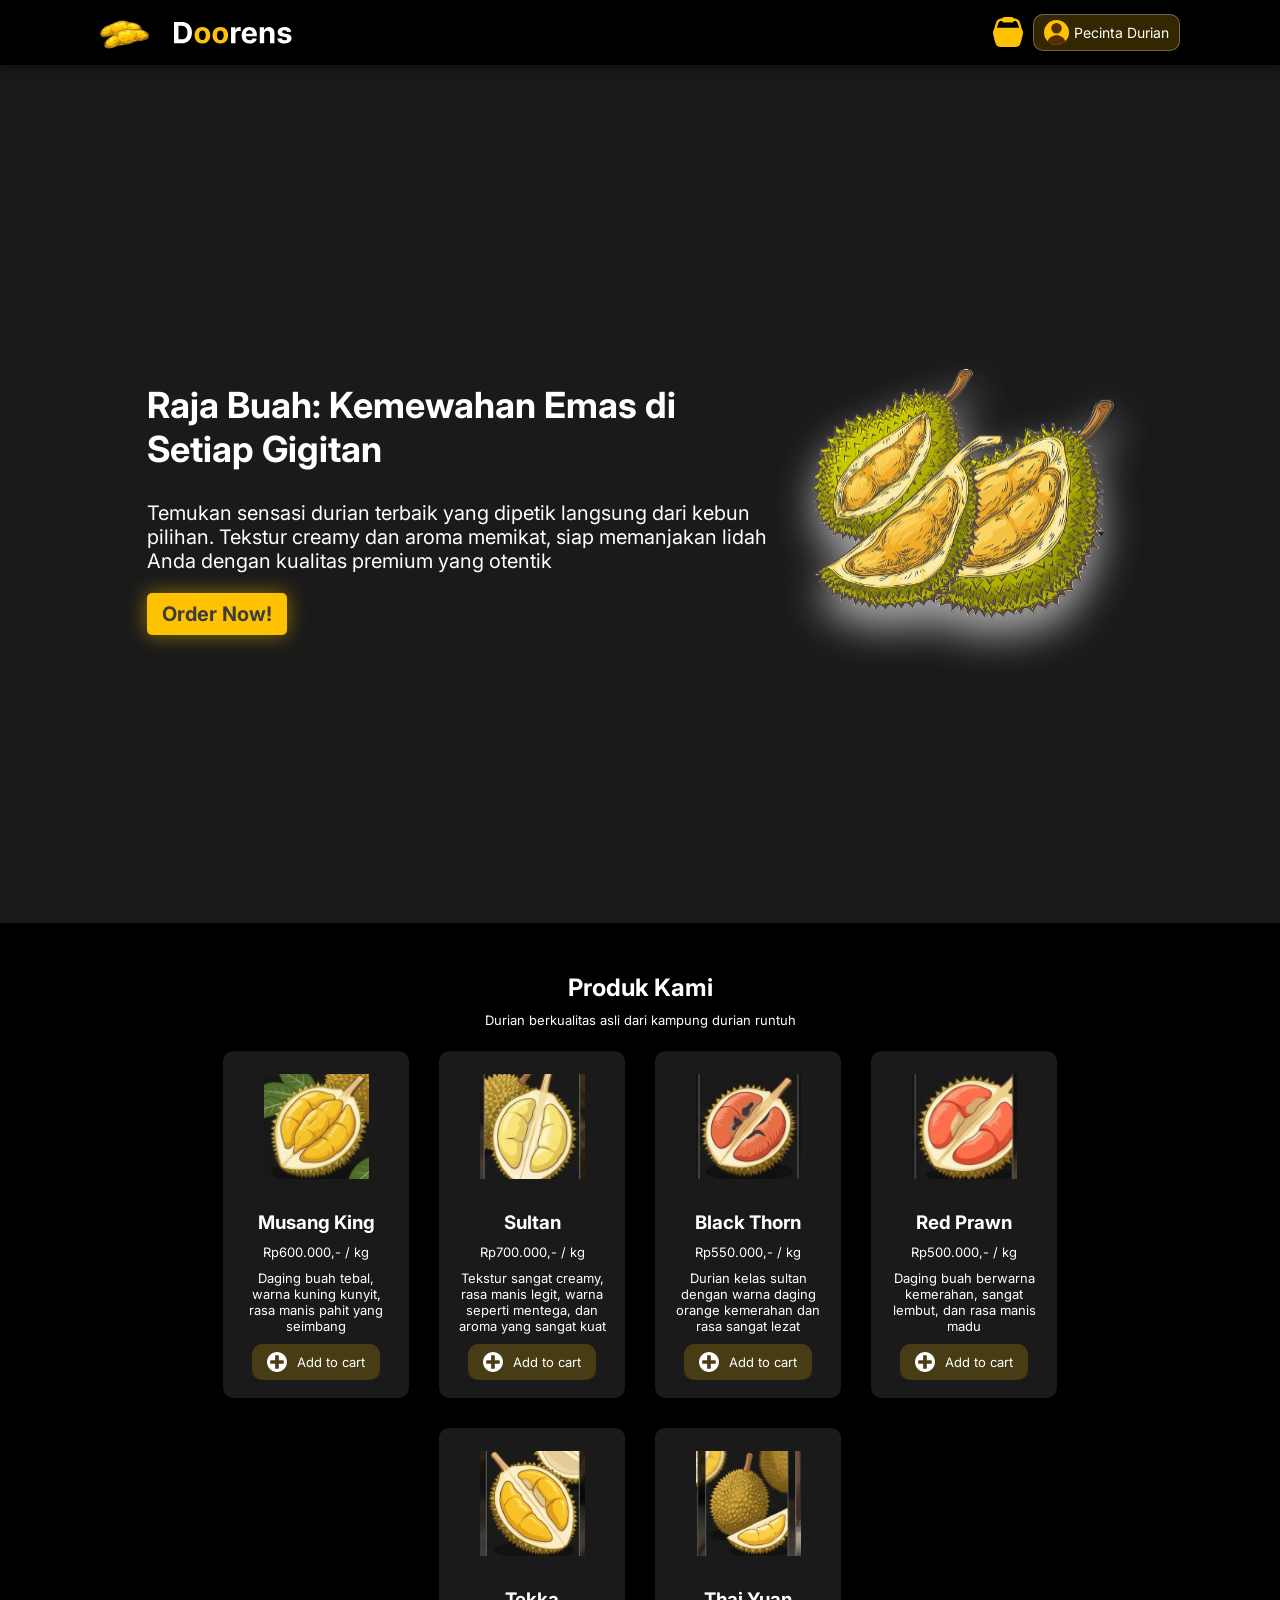
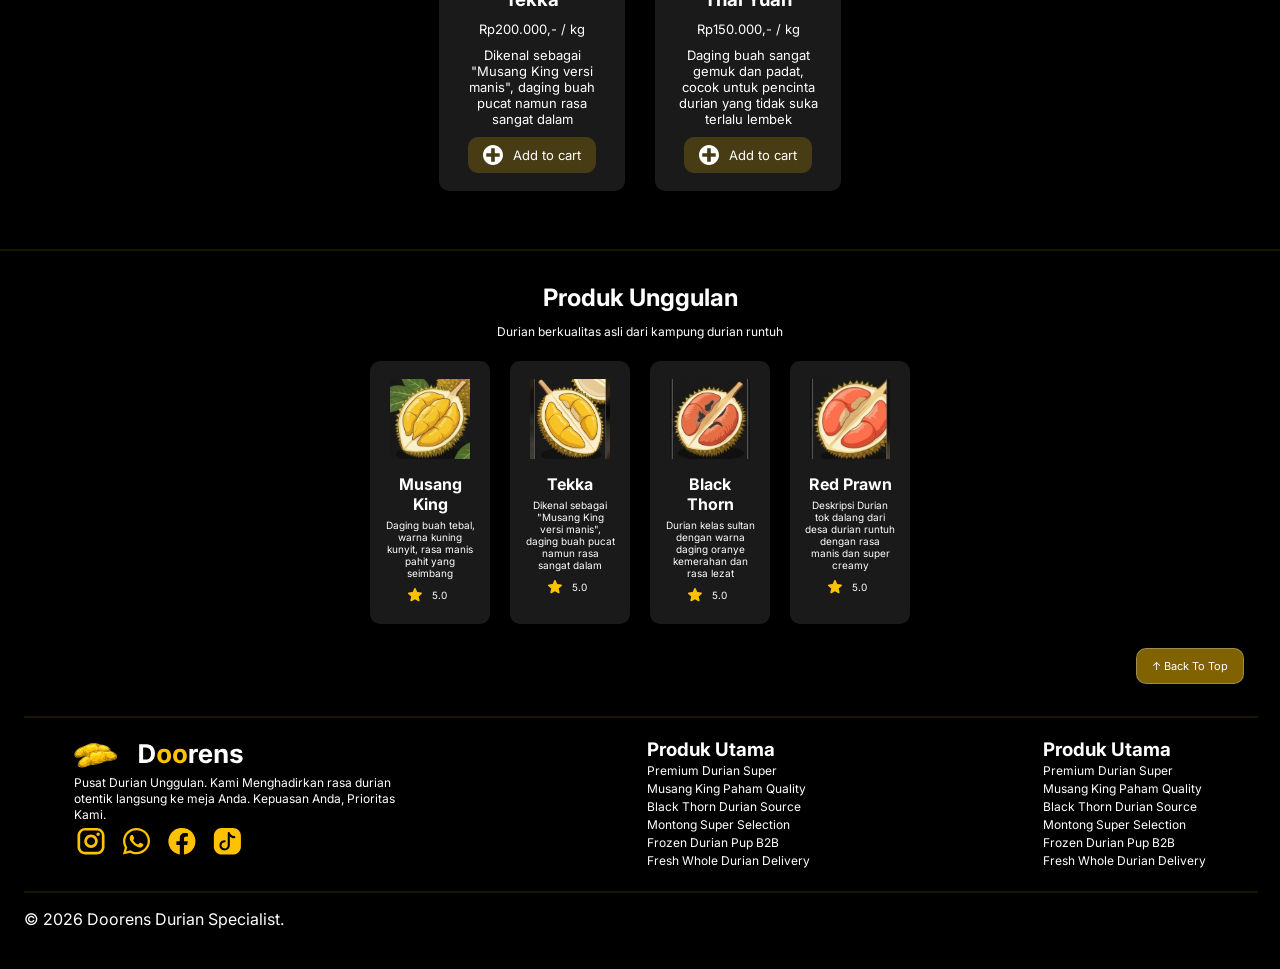
==== commit 657e0144: "update web" ====
--- a/index.html
+++ b/index.html
@@ -256,7 +256,7 @@
         </div>
         <hr>
         <div class="footer-down">
-            <p>&copy; 2026 Doorens Durian Specialist. Seluruh hak cipta dilindungi.</p>
+            <p>&copy; 2026 Doorens Durian Specialist.</p>
         </div>
     </footer>
 </body>
--- a/css/style.css
+++ b/css/style.css
@@ -2,7 +2,7 @@
     scroll-behavior: smooth;
 }
 
-p, h1, h2, h3, h4, h5, h6, legend {
+p, h1, h2, h3, h4, h5, h6, legend, label {
     color: #fff;
     font-family: "Inter", sans-serif;
 }
@@ -151,6 +151,7 @@
 .durian-hero {
     width: 100%;
     height: auto;
+    filter: drop-shadow(0px 20px 20px rgba(255, 255, 255, 0.627));
     transition: all 0.3s ease-in-out;
 }
 
@@ -382,12 +383,13 @@
 .wrapper-back-to-top {
     display: flex;
     justify-content: end;
-    margin: 20px;
+    margin-bottom: 0;
     position: sticky;
 }
 
 .back-to-top p {
     margin: 0;
+    font-size: 11px;
 }
 
 .back-to-top {
@@ -396,6 +398,7 @@
     border-radius: 10px;
     border: 1px solid #cacaca64;
     cursor: pointer;
+    margin-right: 36px;
 }
 
 /* footer */
@@ -658,10 +661,11 @@
         padding: 12px 72px;
         transition: all 0.3s ease-in-out;
     }
+
+    .back-to-top {
+        margin-right: 72px;
+    }
     
-    .back-to-home {
-        transition: all 0.3s ease-in-out;
-    }
 
     .wrapper-back-to-home  {
         padding-left: 72px;
@@ -760,6 +764,10 @@
         height: 30px;
         padding: 12px 50px;
         transition: all 0.3s ease-in-out;
+    }
+
+    .back-to-top {
+        margin-right: 50px;
     }
 
     .back-to-home {
@@ -828,7 +836,7 @@
     }
 
     .produk-kami-card {
-        width: 100px;
+        width: 120px;
         transition: all 0.3s ease-in-out;
     }
 
@@ -854,7 +862,7 @@
     }
 
     .card-button img {
-        width: 11px;
+        width: 19px;
         height: auto;
         transition: all 0.3s ease-in-out;
     }
@@ -930,6 +938,10 @@
     nav {
         padding: 12px 36px;
         transition: all 0.3s ease-in-out;
+    }
+
+    .back-to-top {
+        margin-right: 36px;
     }
 
     .back-to-home {
@@ -1104,6 +1116,10 @@
         transition: all 0.3s ease-in-out;
     }
 
+    .card-button p {
+        font-size: 10px;
+    }
+
     .durian-hero {
         max-width: 80%;
         transition: all 0.3s ease-in-out;
